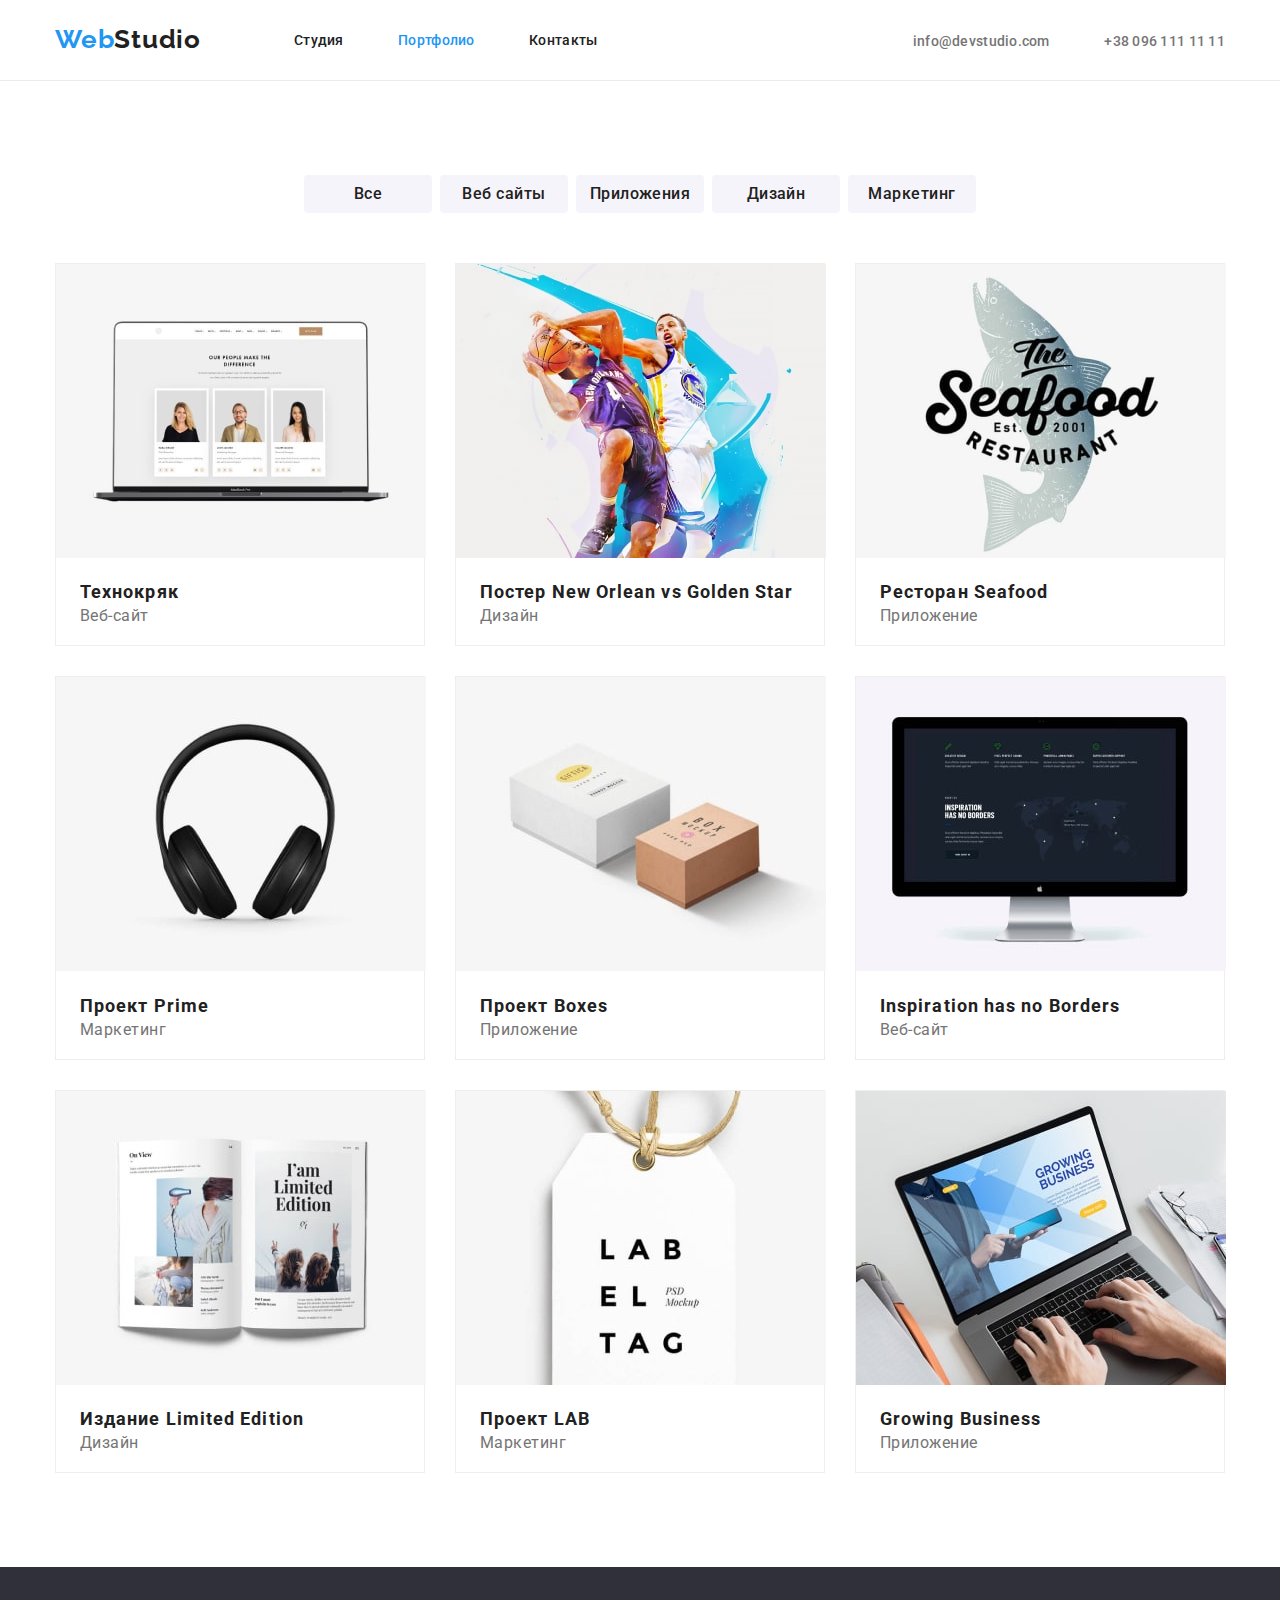
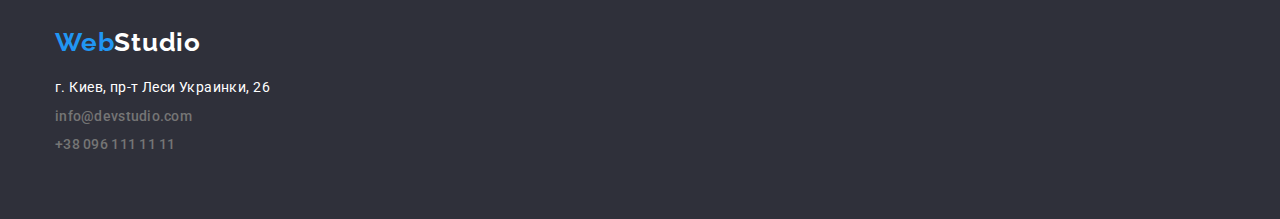
==== portfolio.html @ 9061a2fa "footer-padding-corect" ====
<!DOCTYPE html>
<html lang="ru">

<head>
    <meta charset="UTF-8" />
    <meta http-equiv="X-UA-Compatible" content="IE=edge" />
    <meta name="viewport" content="width=device-width, initial-scale=1.0" />
    <title>Document</title>
    <link rel="preconnect" href="https://fonts.googleapis.com" />
    <link rel="preconnect" href="https://fonts.gstatic.com" crossorigin />
    <link
        href="https://fonts.googleapis.com/css2?family=Raleway:wght@700&family=Roboto:wght@400;500;700;900&display=swap"
        rel="stylesheet" />
    <link rel="stylesheet" href="https://cdnjs.cloudflare.com/ajax/libs/modern-normalize/1.1.0/modern-normalize.min.css">
    <link rel="stylesheet" href="./css/styles.css" />
</head>

<body>
    <!--Шапка сайта-->
<header class="header-portfolio">
    <div class="container header-container ">
        <nav class="navigation">
            <a class="navigation-title link " href="./index.html"> <span class="primary-logo">Web</span>Studio</a>
            <ul class="navigation-list list">
                <li class="navigation-item"><a class="navigation-link link" href="./index.html">Студия</a></li>
                <li class="navigation-item"><a class="navigation-link link  current" href="./portfolio.html">Портфолио</a></li>
                <li class="navigation-item"><a class="navigation-link link" href="">Контакты</a></li>
            </ul>
        </nav>
        <div class="contacts">
            <ul class="navigation-list list">
                <li class="contacts-item"><a class="navigation-contact link"
                        href="mailto:info@devstudio.com">info@devstudio.com</a></li>
                <li class="contacts-item"><a class="navigation-contact link" href="tel:+380961111111">+38 096 111 11
                        11</a></li>
            </ul>
        </div>
    </div>
</header>
<!-- Main -->
  <main>
      <section class="portfolio-container container">
      <h1 hidden >Портфолио</h1>
      <ul class="list container button-container">
          <li class="filter-item" ><button type="button" class="filter">Все</button></li>
          <li class="filter-item" ><button type="button" class="filter">Веб сайты</button></li>
          <li class="filter-item" ><button type="button" class="filter">Приложения</button></li>
          <li class="filter-item" ><button type="button" class="filter">Дизайн</button></li>
          <li class="filter-item" ><button type="button" class="filter">Маркетинг</button></li>
      </ul>
      <ul class="list card-container" >
          <li class="card-item" >
              <a class="link" href=""> <img class="card-img" src="./images/portfolio1.jpg" width="370" alt="макет веб сайта">
                <h2 class="card-title" >Технокряк</h2>
                <p class="card-title-description" >Веб-сайт</p> </a> </li>
          <li class="card-item" </li>
              <a class="link" href=""> <img class="card-img" src="./images/portfolio2.jpg" width="370" alt="постер баскетбол">
                <h2 class="card-title">Постер New Orlean vs Golden Star</h2>
                <p class="card-title-description" >Дизайн</p> </a> </li>
          <li class="card-item" > 
              <a class="link" href=""> <img class="card-img" src="./images/portfolio3.jpg" width="370" alt="логотип ресторана"> 
                <h2 class="card-title">Ресторан Seafood</h2> 
                <p class="card-title-description" >Приложение</p> </a> </li>
          <li class="card-item" >
               <a class="link" href=""> <img class="card-img" src="./images/portfolio4.jpg" width="370" alt="наушники"> 
                <h2 class="card-title">Проект Prime</h2> 
                <p class="card-title-description" >Маркетинг</p> </a> </li>
          <li class="card-item" >
               <a class="link" href=""> <img class="card-img" src="./images/portfolio5.jpg" width="370" alt="коробки"> 
                <h2 class="card-title">Проект Boxes</h2>
                 <p class="card-title-description" >Приложение</p> </a> </li>
          <li class="card-item" > 
              <a class="link" href=""> <img class="card-img" src="./images/portfolio6.jpg" width="370" alt="макет веб сайта">
                 <h2 class="card-title">Inspiration has no Borders</h2> 
                 <p class="card-title-description" >Веб-сайт</p> </a> </li>
          <li class="card-item" > 
              <a class="link" href=""> <img class="card-img" src="./images/portfolio7.jpg" width="370" alt="изображение журнала">
                 <h2 class="card-title">Издание Limited Edition</h2>
                 <p class="card-title-description" >Дизайн</p> </a> </li>
          <li class="card-item" > 
              <a class="link" href=""> <img class="card-img" src="./images/portfolio8.jpg" width="370" alt="изображение этикетки">
                 <h2 class="card-title">Проект LAB</h2> 
                 <p class="card-title-description" >Маркетинг</p> </a> </li>
          <li class="card-item" > 
              <a class="link" href=""> <img class="card-img" src="./images/portfolio9.jpg" width="370" alt="приложение на ноутбуке"> 
                <h2 class="card-title">Growing Business</h2> 
                <p class="card-title-description" >Приложение</p> </a> </li>
      </ul>
    </section>
  </main>
    <!--Подвал сайта-->
<footer>
    <div class="container footer-container">
        <a class="footer-title link" href="./index.html"> <span class="primary-logo">Web</span>Studio</a>
        <address>
            <ul class="list">
                <li class="footer-adress">
                    <a class="adress link"
                        href="https://www.google.com/maps/place/%D0%B1%D1%83%D0%BB.+%D0%9B%D0%B5%D1%81%D0%B8+%D0%A3%D0%BA%D1%80%D0%B0%D0%B8%D0%BD%D0%BA%D0%B8,+26,+%D0%9A%D0%B8%D0%B5%D0%B2,+02000/@50.4265807,30.5361971,17z/data=!3m1!4b1!4m5!3m4!1s0x40d4cf0e033ecbe9:0x57a4dffefec77da0!8m2!3d50.4265807!4d30.5383858">г.
                        Киев, пр-т Леси Украинки, 26</a>
                </li>
                <li class="footer-item"><a class="footer-navigation-contact link"
                        href="mailto:info@devstudio.com">info@devstudio.com</a></li>
                <li class="footer-item"><a class="footer-navigation-contact link" href="tel:+380961111111">+38 096 111 11
                        11</a></li>
            </ul>
        </address>
    </div>
</footer>
</body>

</html>
---- css/styles.css ----
:root {
  --primary-title-color: #ffffff;
  --secondary-title-color: #212121;
  --primary-text-color: #757575;
  --secondary-text-color: #ffffff;
  --third-text-color: #2196f3;
  --accent-color: #2196f3;
}

h1,
h2,
h3,
p,
ul,
li {
  margin: 0px;
  padding: 0px;
}

.overline {
  outline: 1px solid tomato;
}

.container {
  width: 1200px;
  margin: 0px auto;
  padding: 0px 15px;
}

body {
  font-family: 'roboto', sans-serif;
  letter-spacing: 0.03em;
}

button {
  font-family: 'roboto', sans-serif;
}

.link {
  text-decoration: none;
  font-style: normal;
}

.list {
  list-style: none;
}

/* HEADER */

.header-container {
  height: 80px;
  display: flex;
}

.navigation {
  display: flex;
  align-items: center;
}

.navigation-title {
  margin-right: 93px;
  padding-top: 32px;
  padding-bottom: 32px;

  font-family: Raleway;
  font-weight: 700;
  font-size: 26px;
  line-height: calc (31 / 26);
  letter-spacing: 0.03em;
  color: var(--secondary-title-color);
}

.primary-logo {
  color: var(--accent-color);
}

.navigation-item {
  display: inline-block;
}

.navigation-item:not(:last-child) {
  margin-right: 50px;
}

.contacts {
  margin-left: auto;
}

.contacts-item {
  display: inline-block;
  padding-top: 32px;
  padding-bottom: 32px;
}

.contacts-item:not(:last-child) {
  margin-right: 50px;
}

.navigation-item {
  display: inline-block;
  padding-top: 32px;
  padding-bottom: 32px;
}

.navigation-link {
  padding-top: 32px;
  padding-bottom: 32px;

  font-weight: 500;
  font-size: 14px;
  line-height: calc (16 / 14);
  letter-spacing: 0.02em;
  color: var(--secondary-title-color);
}

.navigation-link:hover,
.navigation-link:focus {
  color: var(--accent-color);
}

.current {
  color: var(--accent-color);
}

.navigation-contact {
  padding-top: 32px;
  padding-bottom: 32px;

  font-weight: 500;
  font-size: 14px;
  line-height: calc (16 / 14);
  letter-spacing: 0.02em;
  color: var(--primary-text-color);
}

.navigation-contact:hover,
.navigation-contact:focus {
  color: var(--accent-color);
}

/* Hero */

.hero {
  height: 600px;
  background-color: #2f303a;
  text-align: center;
}

.hero-title {
  padding-top: 200px;
  margin-left: 452px;
  margin-right: 452px;
  margin-bottom: 30px;

  font-family: Roboto;
  font-weight: 900;
  font-size: 44px;
  line-height: calc (60 / 44);
  letter-spacing: 0.06em;
  color: var(--primary-title-color);
  text-transform: uppercase;
}

.hero-button {
  width: 200px;
  height: 50px;
  border: 0px;
  border-radius: 4px;
  margin-left: 700;
  margin-bottom: 200px;

  background-color: var(--accent-color);
  font-weight: 700;
  font-size: 16px;
  line-height: calc (30 / 16);

  letter-spacing: 0.06em;
  cursor: pointer;
  color: var(--secondary-text-color);
}

.hero-button:hover,
.hero-button:focus {
  background-color: #188ce8;
  color: var(--primary-title-color);
}

/*  */

.fitures-container {
  display: flex;
  flex-wrap: wrap;
}

.fitures-list {
}

.fitures-item {
  width: 270px;
  margin-right: 30px;
  margin-top: 94px;
  margin-bottom: 94px;
}

.fitures-item:nth-child(4n) {
  margin-right: 0;
}

.fitures-title {
  margin-bottom: 10px;

  font-weight: 700;
  font-size: 14px;
  line-height: calc (16 / 14);
  letter-spacing: 0.03em;
  text-transform: uppercase;
  color: var(--secondary-title-color);
}

.fitures-description {
  font-size: 14px;
  line-height: calc (24 / 14);
  letter-spacing: 0.03em;
  color: var(--primary-text-color);
}

.works-title {
  margin-bottom: 50px;

  font-weight: 700;
  font-size: 36px;
  line-height: calc (42 / 36);
  text-align: center;
  letter-spacing: 0.03em;
}

.works-container {
  display: flex;
  flex-wrap: wrap;
}

.team-title {
  padding-top: 94px;
  margin-bottom: 50px;

  font-weight: 700;
  font-size: 36px;
  line-height: calc (42 / 36);
  justify-content: center;
  text-align: center;
  letter-spacing: 0.03em;
}

.team-list {
  display: flex;
  flex-wrap: wrap;
}

.team-item {
  margin-right: 30px;
  background-color: var(--primary-title-color);
  border-radius: 0px 0px 4px 4px;
  margin-bottom: 94px;
  box-shadow: 0px 1px 3px rgba(0, 0, 0, 0.12), 0px 1px 1px rgba(0, 0, 0, 0.14),
    0px 2px 1px rgba(0, 0, 0, 0.2);
}

.team-item:nth-child(4n) {
  margin-right: 0;
}

.team-img {
  margin-bottom: 30px;
}

.works-item {
  margin-right: 30px;
  margin-bottom: 94px;
}

.works-item:nth-child(3n) {
  margin-right: 0;
}

.people {
  margin-bottom: 10px;

  font-weight: 500;
  font-size: 16px;
  line-height: 19px;
  text-align: center;
  letter-spacing: 0.03em;
}

.people-description {
  margin-bottom: 30px;

  font-size: 16px;
  line-height: 19px;
  text-align: center;
  letter-spacing: 0.03em;
  color: var(--primary-text-color);
}

.team-section {
  background-color: #f5f4fa;
}

/* Footer */

footer {
  height: 252px;
  background-color: #2f303a;
}

.footer-navigation-contact {
  font-weight: 500;
  font-size: 14px;
  line-height: calc (16 / 14);
  letter-spacing: 0.02em;
  color: var(--primary-text-color);
}

.footer-navigation-contact:hover,
.footer-navigation-contact:focus {
  color: var(--accent-color);
}

.footer-title {
  display: inline-block;
  padding-top: 60px;
  padding-bottom: 10px;

  font-family: Raleway;
  font-weight: bold;
  font-size: 26px;
  line-height: 31px;
  letter-spacing: 0.03em;
  color: var(--primary-title-color);
}

.footer-item {
  display: block;
  padding-top: 5px;
  padding-bottom: 5px;
}

.footer-adress {
  display: block;
  padding-top: 10px;
  padding-bottom: 5px;
}

.adress {
  font-style: normal;
  font-weight: normal;
  font-size: 14px;
  line-height: calc (24 / 14);
  letter-spacing: 0.03em;
  color: var(--secondary-text-color);
}

.adress:hover,
.adress:focus {
  color: var(--accent-color);
}

/* Вторая страница */

.header-portfolio {
  border-top: 0px;
  border-right: 0px;
  border-bottom: 1px solid #ececec;
  border-left: 0px;
}

.portfolio-container {
  display: flex;
  flex-wrap: wrap;
  margin-top: 94px;
}

.button-container {
  display: flex;
  flex-wrap: wrap;
  justify-content: center;
}

.filter {
  width: 128px;
  height: 38px;
  left: 576px;
  top: 174px;
  border: 0px;
  border-radius: 4px;

  background-color: #f5f4fa;

  font-weight: 500;
  font-size: 16px;
  line-height: calc (26 / 16);
  text-align: center;
  letter-spacing: 0.03em;
  color: var(--secondary-title-color);
  cursor: pointer;
}

.filter-item {
  margin-right: 8px;
  margin-bottom: 50px;
}

.filter-item:nth-child(5n) {
  margin-right: 0px;
}

.filter:hover,
.filter:focus {
  background-color: var(--accent-color);
  font-weight: 500;
  font-size: 16px;
  line-height: calc (26 / 16);
  text-align: center;
  letter-spacing: 0.03em;
  color: var(--primary-title-color);
  filter: drop-shadow(0px 4px 4px rgba(0, 0, 0, 0.25));
}

.card-container {
  display: flex;
  flex-wrap: wrap;
}

.card-item {
  margin-right: 30px;
  margin-bottom: 30px;
  width: 370px;

  border: 1px solid #eeeeee;
  box-sizing: border-box;
}

.card-item:hover,
.card-item:focus {
  box-shadow: 0px 4px 4px rgba(0, 0, 0, 0.25);
}

.card-item:nth-last-child(3n + 1) {
  margin-right: 0px;
}

.card-item:nth-last-child(-n + 3) {
  margin-bottom: 0px;
}

.card-title {
  margin-bottom: 4px;
  margin-left: 24px;

  font-weight: 700;
  font-size: 18px;
  line-height: calc (36 / 18);
  letter-spacing: 0.06em;
  color: var(--secondary-title-color);
}

.card-img {
  margin-bottom: 20px;
}

.card-title-description {
  margin-bottom: 20px;
  margin-left: 24px;

  font-style: normal;
  font-weight: normal;
  font-size: 16px;
  line-height: calc (30 / 16);
  letter-spacing: 0.03em;
  color: var(--primary-text-color);
}

.footer-container {
  margin-top: 94px;
}
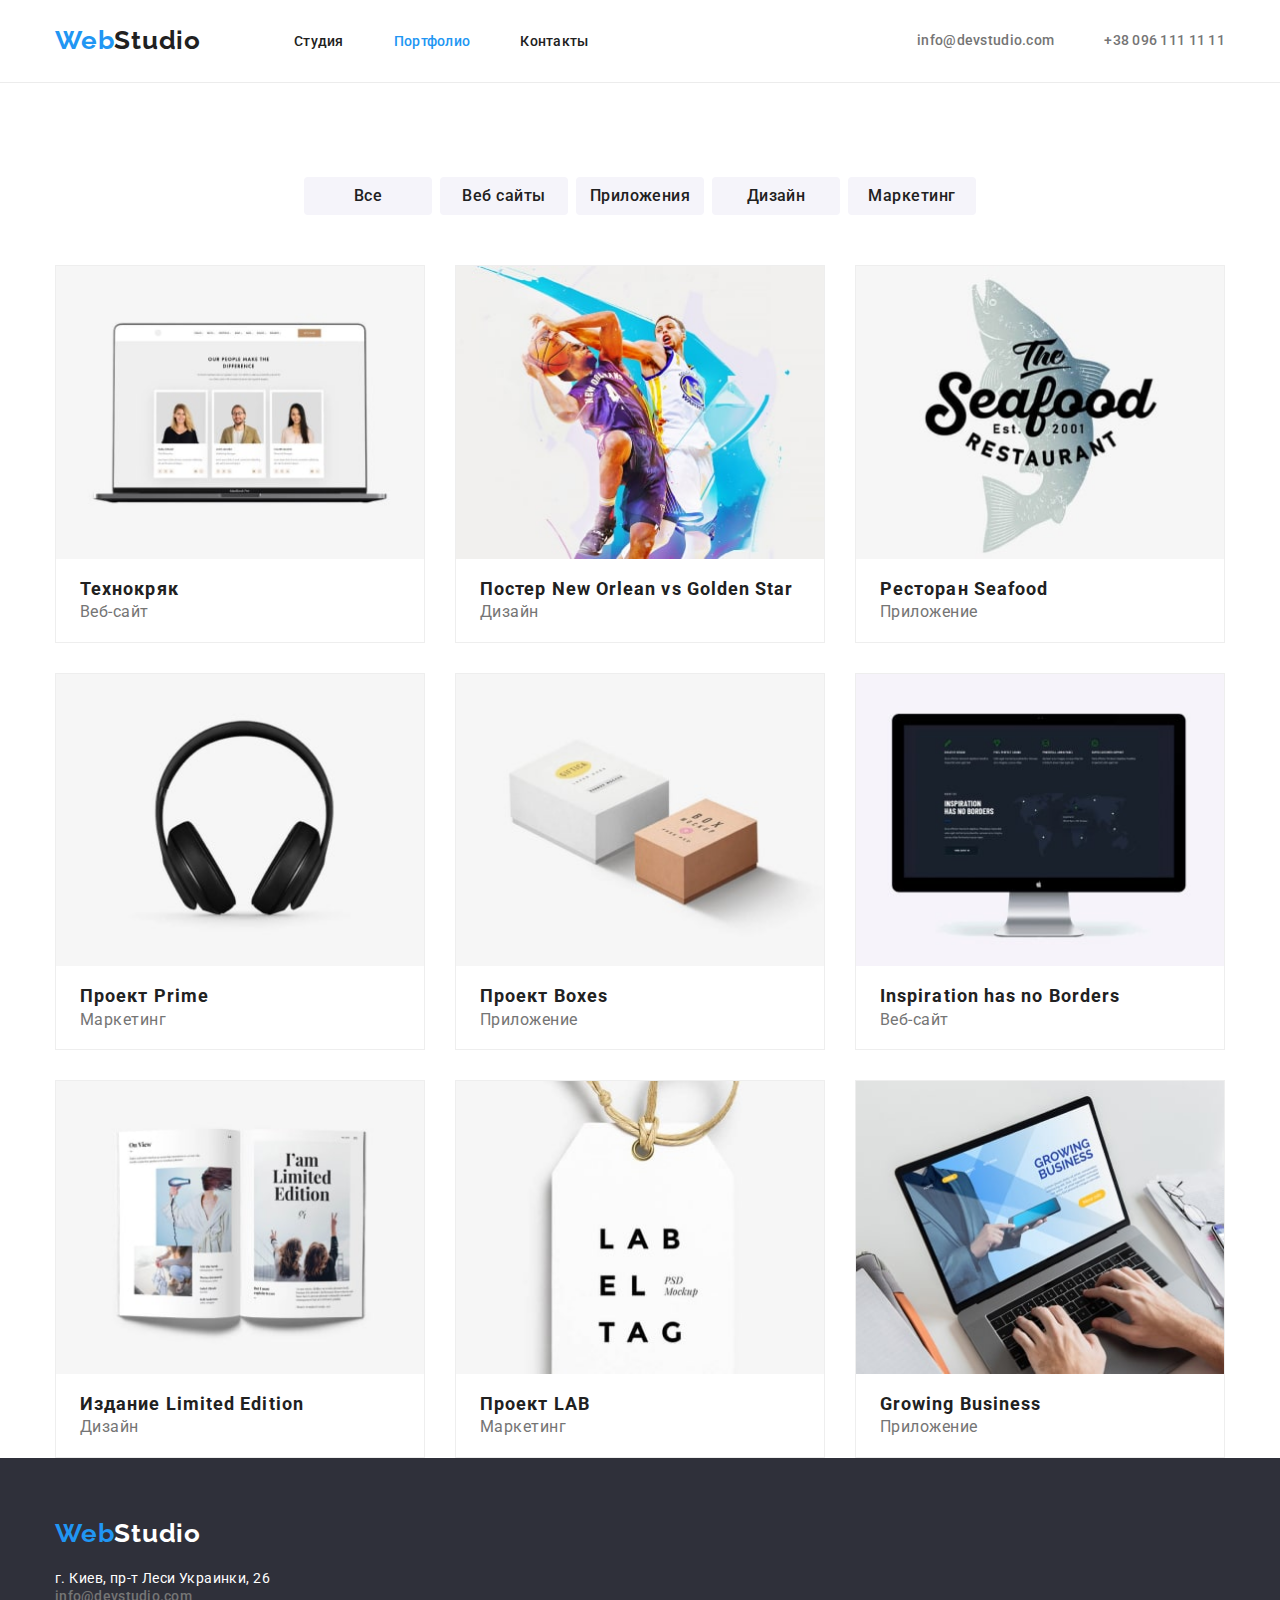
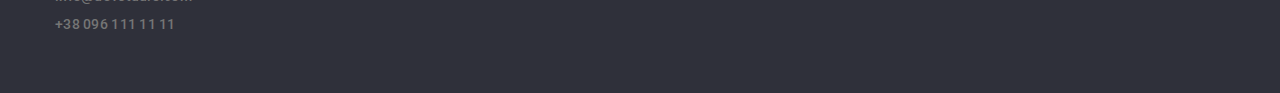
==== commit ab91d713: "mentor-first-page" ====
--- a/portfolio.html
+++ b/portfolio.html
@@ -17,7 +17,7 @@
 
 <body>
     <!--Шапка сайта-->
-<header class="header-portfolio">
+<header class="header">
     <div class="container header-container ">
         <nav class="navigation">
             <a class="navigation-title link " href="./index.html"> <span class="primary-logo">Web</span>Studio</a>
@@ -52,8 +52,9 @@
           <li class="card-item" >
               <a class="link" href=""> <img class="card-img" src="./images/portfolio1.jpg" width="370" alt="макет веб сайта">
                 <h2 class="card-title" >Технокряк</h2>
-                <p class="card-title-description" >Веб-сайт</p> </a> </li>
-          <li class="card-item" </li>
+                <p class="card-title-description" >Веб-сайт</p>
+            </a></li>
+          <li class="card-item">
               <a class="link" href=""> <img class="card-img" src="./images/portfolio2.jpg" width="370" alt="постер баскетбол">
                 <h2 class="card-title">Постер New Orlean vs Golden Star</h2>
                 <p class="card-title-description" >Дизайн</p> </a> </li>
--- a/css/styles.css
+++ b/css/styles.css
@@ -17,6 +17,12 @@
   padding: 0px;
 }
 
+img {
+  display: block;
+  max-width: 100%;
+  height: auto;
+}
+
 .overline {
   outline: 1px solid tomato;
 }
@@ -47,8 +53,11 @@
 
 /* HEADER */
 
+.header {
+  border-bottom: 1px solid #ececec;
+}
+
 .header-container {
-  height: 80px;
   display: flex;
 }
 
@@ -59,8 +68,8 @@
 
 .navigation-title {
   margin-right: 93px;
-  padding-top: 32px;
-  padding-bottom: 32px;
+  padding-top: 24px;
+  padding-bottom: 25px;
 
   font-family: Raleway;
   font-weight: 700;
@@ -74,10 +83,6 @@
   color: var(--accent-color);
 }
 
-.navigation-item {
-  display: inline-block;
-}
-
 .navigation-item:not(:last-child) {
   margin-right: 50px;
 }
@@ -88,16 +93,18 @@
 
 .contacts-item {
   display: inline-block;
-  padding-top: 32px;
-  padding-bottom: 32px;
 }
 
 .contacts-item:not(:last-child) {
   margin-right: 50px;
 }
 
+.navigation-list {
+  display: flex;
+  margin-left: auto;
+}
+
 .navigation-item {
-  display: inline-block;
   padding-top: 32px;
   padding-bottom: 32px;
 }
@@ -123,6 +130,7 @@
 }
 
 .navigation-contact {
+  display: block;
   padding-top: 32px;
   padding-bottom: 32px;
 
@@ -141,15 +149,15 @@
 /* Hero */
 
 .hero {
-  height: 600px;
   background-color: #2f303a;
   text-align: center;
+  padding: 200px 0;
 }
 
 .hero-title {
-  padding-top: 200px;
-  margin-left: 452px;
-  margin-right: 452px;
+  width: 696px;
+  margin-left: auto;
+  margin-right: auto;
   margin-bottom: 30px;
 
   font-family: Roboto;
@@ -166,8 +174,6 @@
   height: 50px;
   border: 0px;
   border-radius: 4px;
-  margin-left: 700;
-  margin-bottom: 200px;
 
   background-color: var(--accent-color);
   font-weight: 700;
@@ -187,19 +193,17 @@
 
 /*  */
 
-.fitures-container {
-  display: flex;
-  flex-wrap: wrap;
-}
-
-.fitures-list {
+.section {
+  padding: 94px 0;
+}
+
+.fitures {
+  display: flex;
 }
 
 .fitures-item {
   width: 270px;
   margin-right: 30px;
-  margin-top: 94px;
-  margin-bottom: 94px;
 }
 
 .fitures-item:nth-child(4n) {
@@ -224,6 +228,10 @@
   color: var(--primary-text-color);
 }
 
+.works {
+  padding-top: 0;
+}
+
 .works-title {
   margin-bottom: 50px;
 
@@ -236,11 +244,9 @@
 
 .works-container {
   display: flex;
-  flex-wrap: wrap;
 }
 
 .team-title {
-  padding-top: 94px;
   margin-bottom: 50px;
 
   font-weight: 700;
@@ -260,7 +266,6 @@
   margin-right: 30px;
   background-color: var(--primary-title-color);
   border-radius: 0px 0px 4px 4px;
-  margin-bottom: 94px;
   box-shadow: 0px 1px 3px rgba(0, 0, 0, 0.12), 0px 1px 1px rgba(0, 0, 0, 0.14),
     0px 2px 1px rgba(0, 0, 0, 0.2);
 }
@@ -269,13 +274,8 @@
   margin-right: 0;
 }
 
-.team-img {
-  margin-bottom: 30px;
-}
-
 .works-item {
   margin-right: 30px;
-  margin-bottom: 94px;
 }
 
 .works-item:nth-child(3n) {
@@ -292,9 +292,11 @@
   letter-spacing: 0.03em;
 }
 
+.team-description {
+  padding: 30px 0;
+}
+
 .people-description {
-  margin-bottom: 30px;
-
   font-size: 16px;
   line-height: 19px;
   text-align: center;
@@ -309,8 +311,8 @@
 /* Footer */
 
 footer {
-  height: 252px;
   background-color: #2f303a;
+  padding: 60px 0;
 }
 
 .footer-navigation-contact {
@@ -328,8 +330,7 @@
 
 .footer-title {
   display: inline-block;
-  padding-top: 60px;
-  padding-bottom: 10px;
+  margin-bottom: 20px;
 
   font-family: Raleway;
   font-weight: bold;
@@ -341,14 +342,11 @@
 
 .footer-item {
   display: block;
-  padding-top: 5px;
-  padding-bottom: 5px;
-}
-
-.footer-adress {
-  display: block;
-  padding-top: 10px;
-  padding-bottom: 5px;
+  margin-bottom: 9px;
+}
+
+.footer-item:last-child {
+  margin-bottom: 0;
 }
 
 .adress {
@@ -366,13 +364,6 @@
 }
 
 /* Вторая страница */
-
-.header-portfolio {
-  border-top: 0px;
-  border-right: 0px;
-  border-bottom: 1px solid #ececec;
-  border-left: 0px;
-}
 
 .portfolio-container {
   display: flex;
@@ -454,8 +445,8 @@
 }
 
 .card-title {
-  margin-bottom: 4px;
-  margin-left: 24px;
+  padding-bottom: 4px;
+  padding-left: 24px;
 
   font-weight: 700;
   font-size: 18px;
@@ -465,12 +456,16 @@
 }
 
 .card-img {
-  margin-bottom: 20px;
+  padding-bottom: 20px;
+}
+
+.card-link {
+  padding-bottom: 110px;
 }
 
 .card-title-description {
-  margin-bottom: 20px;
-  margin-left: 24px;
+  padding-bottom: 20px;
+  padding-left: 24px;
 
   font-style: normal;
   font-weight: normal;
@@ -479,7 +474,3 @@
   letter-spacing: 0.03em;
   color: var(--primary-text-color);
 }
-
-.footer-container {
-  margin-top: 94px;
-}
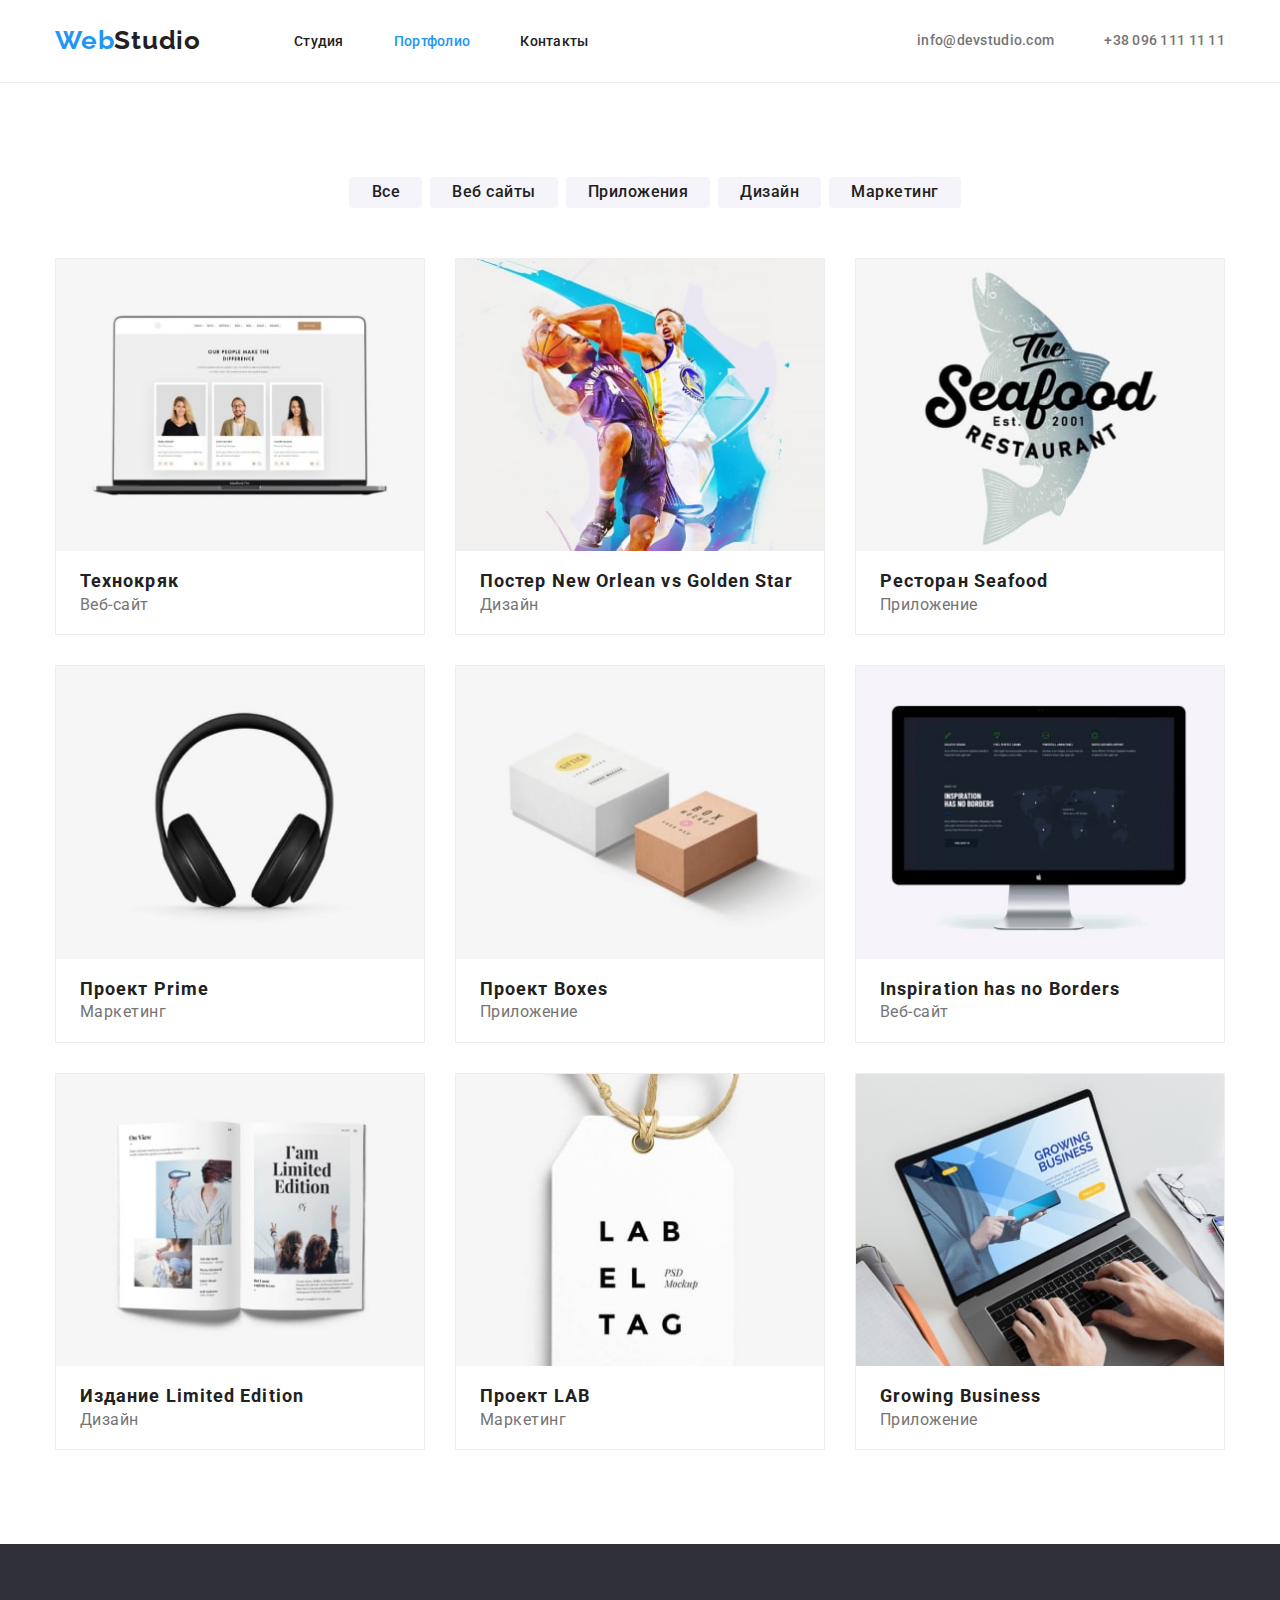
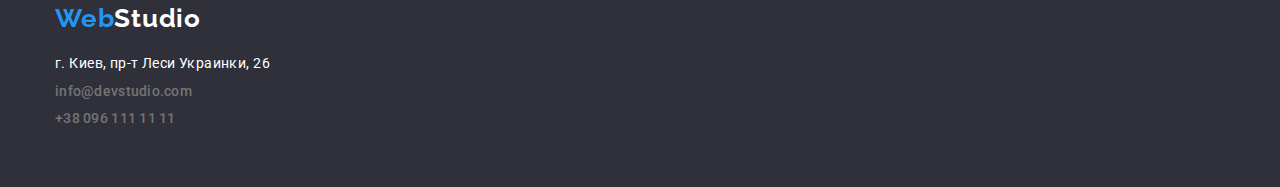
==== commit 410c177d: "mentor-portfolio" ====
--- a/portfolio.html
+++ b/portfolio.html
@@ -18,28 +18,27 @@
 <body>
     <!--Шапка сайта-->
 <header class="header">
-    <div class="container header-container ">
+    <div class="container header-container">
         <nav class="navigation">
             <a class="navigation-title link " href="./index.html"> <span class="primary-logo">Web</span>Studio</a>
             <ul class="navigation-list list">
-                <li class="navigation-item"><a class="navigation-link link" href="./index.html">Студия</a></li>
-                <li class="navigation-item"><a class="navigation-link link  current" href="./portfolio.html">Портфолио</a></li>
+                <li class="navigation-item"><a class="navigation-link link" href="">Студия</a></li>
+                <li class="navigation-item"><a class="navigation-link link current" href="./portfolio.html">Портфолио</a></li>
                 <li class="navigation-item"><a class="navigation-link link" href="">Контакты</a></li>
             </ul>
         </nav>
-        <div class="contacts">
-            <ul class="navigation-list list">
-                <li class="contacts-item"><a class="navigation-contact link"
-                        href="mailto:info@devstudio.com">info@devstudio.com</a></li>
-                <li class="contacts-item"><a class="navigation-contact link" href="tel:+380961111111">+38 096 111 11
-                        11</a></li>
-            </ul>
-        </div>
+        <ul class="navigation-list list">
+            <li class="contacts-item"><a class="navigation-contact link"
+                    href="mailto:info@devstudio.com">info@devstudio.com</a></li>
+            <li class="contacts-item"><a class="navigation-contact link" href="tel:+380961111111">+38 096 111 11 11</a>
+            </li>
+        </ul>
     </div>
 </header>
 <!-- Main -->
   <main>
-      <section class="portfolio-container container">
+      <section class="section">
+          <div class="container">
       <h1 hidden >Портфолио</h1>
       <ul class="list container button-container">
           <li class="filter-item" ><button type="button" class="filter">Все</button></li>
@@ -48,61 +47,83 @@
           <li class="filter-item" ><button type="button" class="filter">Дизайн</button></li>
           <li class="filter-item" ><button type="button" class="filter">Маркетинг</button></li>
       </ul>
+    
       <ul class="list card-container" >
           <li class="card-item" >
-              <a class="link" href=""> <img class="card-img" src="./images/portfolio1.jpg" width="370" alt="макет веб сайта">
+              <a class="link" href=""> <img src="./images/portfolio1.jpg" width="370" alt="макет веб сайта">
+                <div class="card">
                 <h2 class="card-title" >Технокряк</h2>
                 <p class="card-title-description" >Веб-сайт</p>
+                </div>
             </a></li>
           <li class="card-item">
-              <a class="link" href=""> <img class="card-img" src="./images/portfolio2.jpg" width="370" alt="постер баскетбол">
+              <a class="link" href=""> <img src="./images/portfolio2.jpg" width="370" alt="постер баскетбол">
+                <div class="card">
                 <h2 class="card-title">Постер New Orlean vs Golden Star</h2>
-                <p class="card-title-description" >Дизайн</p> </a> </li>
+                <p class="card-title-description" >Дизайн</p>
+            </div> </a> </li>
+                
           <li class="card-item" > 
-              <a class="link" href=""> <img class="card-img" src="./images/portfolio3.jpg" width="370" alt="логотип ресторана"> 
+              <a class="link" href=""> <img src="./images/portfolio3.jpg" width="370" alt="логотип ресторана"> 
+                <div class="card">
                 <h2 class="card-title">Ресторан Seafood</h2> 
-                <p class="card-title-description" >Приложение</p> </a> </li>
+                <p class="card-title-description" >Приложение</p>
+                </div> </a> </li>
           <li class="card-item" >
-               <a class="link" href=""> <img class="card-img" src="./images/portfolio4.jpg" width="370" alt="наушники"> 
+               <a class="link" href=""> <img src="./images/portfolio4.jpg" width="370" alt="наушники"> 
+                <div class="card">
                 <h2 class="card-title">Проект Prime</h2> 
-                <p class="card-title-description" >Маркетинг</p> </a> </li>
+                <p class="card-title-description" >Маркетинг</p>
+                </div> </a> </li>
           <li class="card-item" >
-               <a class="link" href=""> <img class="card-img" src="./images/portfolio5.jpg" width="370" alt="коробки"> 
+               <a class="link" href=""> <img src="./images/portfolio5.jpg" width="370" alt="коробки"> 
+                <div class="card">
                 <h2 class="card-title">Проект Boxes</h2>
-                 <p class="card-title-description" >Приложение</p> </a> </li>
+                 <p class="card-title-description" >Приложение</p> 
+                </div></a> </li>
           <li class="card-item" > 
-              <a class="link" href=""> <img class="card-img" src="./images/portfolio6.jpg" width="370" alt="макет веб сайта">
+              <a class="link" href=""> <img src="./images/portfolio6.jpg" width="370" alt="макет веб сайта">
+                <div class="card">
                  <h2 class="card-title">Inspiration has no Borders</h2> 
-                 <p class="card-title-description" >Веб-сайт</p> </a> </li>
+                 <p class="card-title-description" >Веб-сайт</p>
+                </div> </a> </li>
           <li class="card-item" > 
-              <a class="link" href=""> <img class="card-img" src="./images/portfolio7.jpg" width="370" alt="изображение журнала">
+              <a class="link" href=""> <img src="./images/portfolio7.jpg" width="370" alt="изображение журнала">
+                <div class="card">
                  <h2 class="card-title">Издание Limited Edition</h2>
-                 <p class="card-title-description" >Дизайн</p> </a> </li>
+                 <p class="card-title-description" >Дизайн</p>
+                </div> </a> </li>
           <li class="card-item" > 
-              <a class="link" href=""> <img class="card-img" src="./images/portfolio8.jpg" width="370" alt="изображение этикетки">
+              <a class="link" href=""> <img src="./images/portfolio8.jpg" width="370" alt="изображение этикетки">
+                <div class="card">
                  <h2 class="card-title">Проект LAB</h2> 
-                 <p class="card-title-description" >Маркетинг</p> </a> </li>
+                 <p class="card-title-description" >Маркетинг</p>
+                </div> </a> </li>
           <li class="card-item" > 
-              <a class="link" href=""> <img class="card-img" src="./images/portfolio9.jpg" width="370" alt="приложение на ноутбуке"> 
-                <h2 class="card-title">Growing Business</h2> 
-                <p class="card-title-description" >Приложение</p> </a> </li>
+              <a class="link" href=""> <img src="./images/portfolio9.jpg" width="370" alt="приложение на ноутбуке"> 
+                <div class="card">
+                    <h2 class="card-title">Growing Business</h2>
+                <p class="card-title-description">Приложение</p>
+                </div> </a> </li>                
       </ul>
+    </div>
     </section>
   </main>
     <!--Подвал сайта-->
 <footer>
-    <div class="container footer-container">
+    <div class="container">
         <a class="footer-title link" href="./index.html"> <span class="primary-logo">Web</span>Studio</a>
         <address>
             <ul class="list">
-                <li class="footer-adress">
+                <li class="footer-item">
                     <a class="adress link"
                         href="https://www.google.com/maps/place/%D0%B1%D1%83%D0%BB.+%D0%9B%D0%B5%D1%81%D0%B8+%D0%A3%D0%BA%D1%80%D0%B0%D0%B8%D0%BD%D0%BA%D0%B8,+26,+%D0%9A%D0%B8%D0%B5%D0%B2,+02000/@50.4265807,30.5361971,17z/data=!3m1!4b1!4m5!3m4!1s0x40d4cf0e033ecbe9:0x57a4dffefec77da0!8m2!3d50.4265807!4d30.5383858">г.
                         Киев, пр-т Леси Украинки, 26</a>
                 </li>
                 <li class="footer-item"><a class="footer-navigation-contact link"
                         href="mailto:info@devstudio.com">info@devstudio.com</a></li>
-                <li class="footer-item"><a class="footer-navigation-contact link" href="tel:+380961111111">+38 096 111 11
+                <li class="footer-item"><a class="footer-navigation-contact link" href="tel:+380961111111">+38 096 111
+                        11
                         11</a></li>
             </ul>
         </address>
--- a/css/styles.css
+++ b/css/styles.css
@@ -17,6 +17,10 @@
   padding: 0px;
 }
 
+li {
+  list-style: none;
+}
+
 img {
   display: block;
   max-width: 100%;
@@ -333,9 +337,9 @@
   margin-bottom: 20px;
 
   font-family: Raleway;
-  font-weight: bold;
+  font-weight: 700;
   font-size: 26px;
-  line-height: 31px;
+  line-height: calc (31 / 26);
   letter-spacing: 0.03em;
   color: var(--primary-title-color);
 }
@@ -365,25 +369,18 @@
 
 /* Вторая страница */
 
-.portfolio-container {
-  display: flex;
-  flex-wrap: wrap;
-  margin-top: 94px;
-}
-
 .button-container {
-  display: flex;
-  flex-wrap: wrap;
+  margin-bottom: 50px;
+  display: flex;
   justify-content: center;
 }
 
 .filter {
-  width: 128px;
-  height: 38px;
-  left: 576px;
-  top: 174px;
+  min-width: 73px;
   border: 0px;
+  border: transparent;
   border-radius: 4px;
+  padding: 6px 22px;
 
   background-color: #f5f4fa;
 
@@ -398,7 +395,6 @@
 
 .filter-item {
   margin-right: 8px;
-  margin-bottom: 50px;
 }
 
 .filter-item:nth-child(5n) {
@@ -415,6 +411,10 @@
   letter-spacing: 0.03em;
   color: var(--primary-title-color);
   filter: drop-shadow(0px 4px 4px rgba(0, 0, 0, 0.25));
+}
+
+.card {
+  padding: 20px 24px;
 }
 
 .card-container {
@@ -445,8 +445,7 @@
 }
 
 .card-title {
-  padding-bottom: 4px;
-  padding-left: 24px;
+  margin-bottom: 4px;
 
   font-weight: 700;
   font-size: 18px;
@@ -455,18 +454,11 @@
   color: var(--secondary-title-color);
 }
 
-.card-img {
-  padding-bottom: 20px;
-}
-
 .card-link {
   padding-bottom: 110px;
 }
 
 .card-title-description {
-  padding-bottom: 20px;
-  padding-left: 24px;
-
   font-style: normal;
   font-weight: normal;
   font-size: 16px;
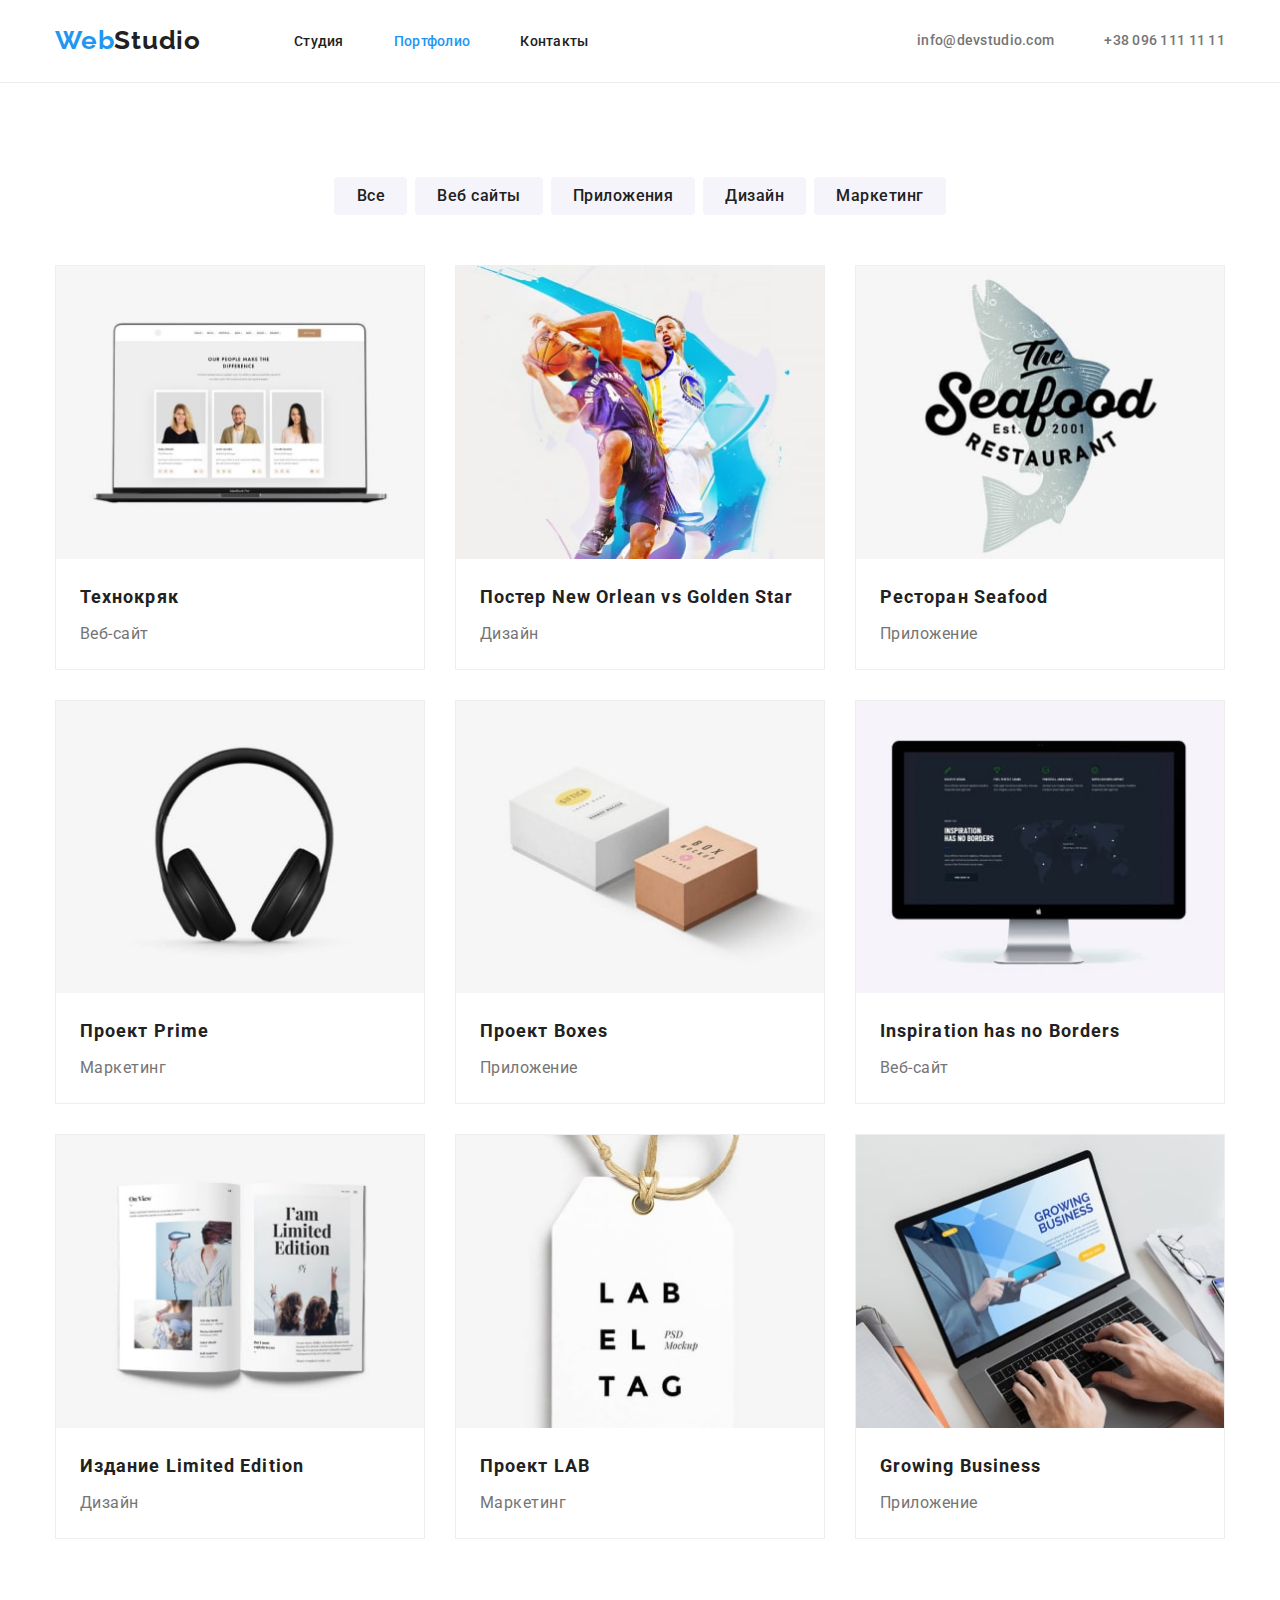
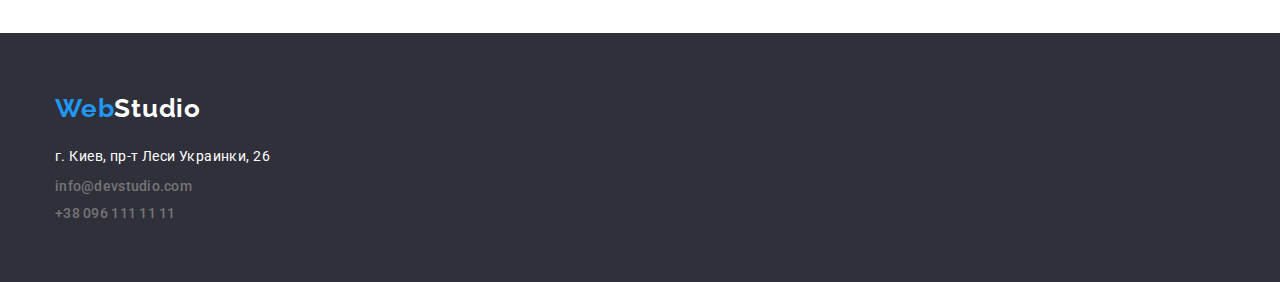
==== commit 31583a98: "calc-corect" ====
--- a/portfolio.html
+++ b/portfolio.html
@@ -22,7 +22,7 @@
         <nav class="navigation">
             <a class="navigation-title link " href="./index.html"> <span class="primary-logo">Web</span>Studio</a>
             <ul class="navigation-list list">
-                <li class="navigation-item"><a class="navigation-link link" href="">Студия</a></li>
+                <li class="navigation-item"><a class="navigation-link link" href="./index.html">Студия</a></li>
                 <li class="navigation-item"><a class="navigation-link link current" href="./portfolio.html">Портфолио</a></li>
                 <li class="navigation-item"><a class="navigation-link link" href="">Контакты</a></li>
             </ul>
@@ -39,8 +39,8 @@
   <main>
       <section class="section">
           <div class="container">
-      <h1 hidden >Портфолио</h1>
-      <ul class="list container button-container">
+      <h1 class="visually-hidden">Портфолио</h1>
+      <ul class="list button-container">
           <li class="filter-item" ><button type="button" class="filter">Все</button></li>
           <li class="filter-item" ><button type="button" class="filter">Веб сайты</button></li>
           <li class="filter-item" ><button type="button" class="filter">Приложения</button></li>
--- a/css/styles.css
+++ b/css/styles.css
@@ -27,6 +27,14 @@
   height: auto;
 }
 
+.visually-hidden {
+  position: absolute;
+  clip: rect(0 0 0 0);
+  width: 1px;
+  height: 1px;
+  margin: -1px;
+}
+
 .overline {
   outline: 1px solid tomato;
 }
@@ -78,7 +86,7 @@
   font-family: Raleway;
   font-weight: 700;
   font-size: 26px;
-  line-height: calc (31 / 26);
+  line-height: calc(31 / 26);
   letter-spacing: 0.03em;
   color: var(--secondary-title-color);
 }
@@ -119,7 +127,7 @@
 
   font-weight: 500;
   font-size: 14px;
-  line-height: calc (16 / 14);
+  line-height: calc(16 / 14);
   letter-spacing: 0.02em;
   color: var(--secondary-title-color);
 }
@@ -140,7 +148,7 @@
 
   font-weight: 500;
   font-size: 14px;
-  line-height: calc (16 / 14);
+  line-height: calc(16 / 14);
   letter-spacing: 0.02em;
   color: var(--primary-text-color);
 }
@@ -167,7 +175,7 @@
   font-family: Roboto;
   font-weight: 900;
   font-size: 44px;
-  line-height: calc (60 / 44);
+  line-height: calc(60 / 44);
   letter-spacing: 0.06em;
   color: var(--primary-title-color);
   text-transform: uppercase;
@@ -182,7 +190,7 @@
   background-color: var(--accent-color);
   font-weight: 700;
   font-size: 16px;
-  line-height: calc (30 / 16);
+  line-height: calc(30 / 16);
 
   letter-spacing: 0.06em;
   cursor: pointer;
@@ -219,7 +227,7 @@
 
   font-weight: 700;
   font-size: 14px;
-  line-height: calc (16 / 14);
+  line-height: calc(16 / 14);
   letter-spacing: 0.03em;
   text-transform: uppercase;
   color: var(--secondary-title-color);
@@ -227,7 +235,7 @@
 
 .fitures-description {
   font-size: 14px;
-  line-height: calc (24 / 14);
+  line-height: calc(24 / 14);
   letter-spacing: 0.03em;
   color: var(--primary-text-color);
 }
@@ -241,7 +249,7 @@
 
   font-weight: 700;
   font-size: 36px;
-  line-height: calc (42 / 36);
+  line-height: calc(42 / 36);
   text-align: center;
   letter-spacing: 0.03em;
 }
@@ -255,7 +263,7 @@
 
   font-weight: 700;
   font-size: 36px;
-  line-height: calc (42 / 36);
+  line-height: calc(42 / 36);
   justify-content: center;
   text-align: center;
   letter-spacing: 0.03em;
@@ -322,7 +330,7 @@
 .footer-navigation-contact {
   font-weight: 500;
   font-size: 14px;
-  line-height: calc (16 / 14);
+  line-height: calc(16 / 14);
   letter-spacing: 0.02em;
   color: var(--primary-text-color);
 }
@@ -339,7 +347,7 @@
   font-family: Raleway;
   font-weight: 700;
   font-size: 26px;
-  line-height: calc (31 / 26);
+  line-height: calc(31 / 26);
   letter-spacing: 0.03em;
   color: var(--primary-title-color);
 }
@@ -357,7 +365,7 @@
   font-style: normal;
   font-weight: normal;
   font-size: 14px;
-  line-height: calc (24 / 14);
+  line-height: calc(24 / 14);
   letter-spacing: 0.03em;
   color: var(--secondary-text-color);
 }
@@ -386,7 +394,7 @@
 
   font-weight: 500;
   font-size: 16px;
-  line-height: calc (26 / 16);
+  line-height: calc(26 / 16);
   text-align: center;
   letter-spacing: 0.03em;
   color: var(--secondary-title-color);
@@ -406,7 +414,7 @@
   background-color: var(--accent-color);
   font-weight: 500;
   font-size: 16px;
-  line-height: calc (26 / 16);
+  line-height: calc(26 / 16);
   text-align: center;
   letter-spacing: 0.03em;
   color: var(--primary-title-color);
@@ -449,7 +457,7 @@
 
   font-weight: 700;
   font-size: 18px;
-  line-height: calc (36 / 18);
+  line-height: calc(36 / 18);
   letter-spacing: 0.06em;
   color: var(--secondary-title-color);
 }
@@ -462,7 +470,7 @@
   font-style: normal;
   font-weight: normal;
   font-size: 16px;
-  line-height: calc (30 / 16);
+  line-height: calc(30 / 16);
   letter-spacing: 0.03em;
   color: var(--primary-text-color);
 }
